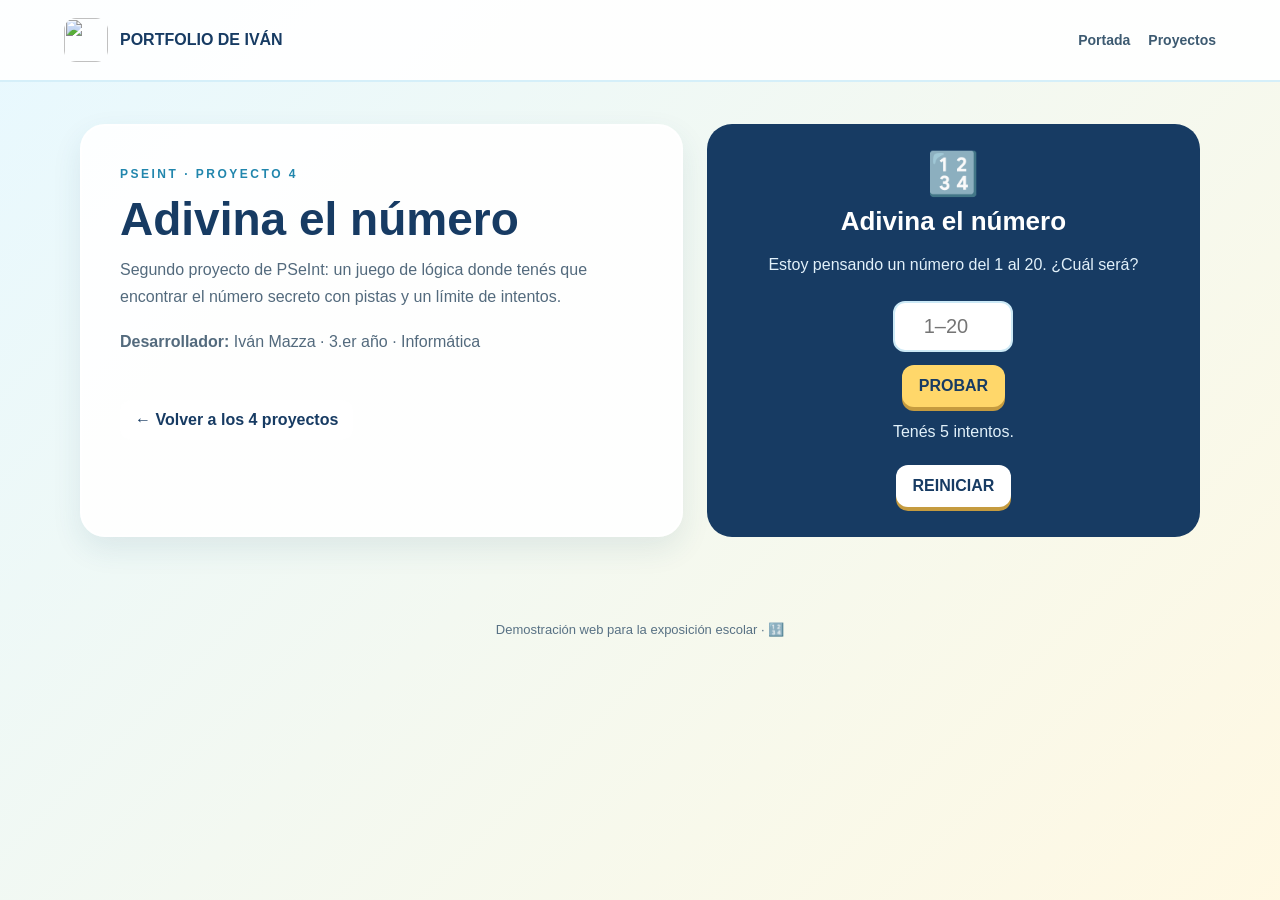
==== adivina.html @ e14edc39 "Add files via upload" ====
<!doctype html><html lang="es"><head><meta charset="utf-8"><meta name="viewport" content="width=device-width,initial-scale=1"><title>Adivina el número | Portfolio de Iván</title><link rel="stylesheet" href="estilos.css"></head><body><header class="topbar"><a class="brand" href="seleccion.html"><img src="imagenes/logo.png" alt=""><span>PORTFOLIO DE IVÁN</span></a><nav class="navlinks"><a href="index.html">Portada</a><a href="seleccion.html">Proyectos</a></nav></header><main class="wrap"><section class="detail-hero"><div class="panel"><span class="kicker">PSEINT · PROYECTO 4</span><h1>Adivina el número</h1><p>Segundo proyecto de PSeInt: un juego de lógica donde tenés que encontrar el número secreto con pistas y un límite de intentos.</p><p><strong>Desarrollador:</strong> Iván Mazza · 3.er año · Informática</p><a class="back" href="seleccion.html">← Volver a los 4 proyectos</a></div><div class="demo"><div style="font-size:42px">🔢</div><h2>Adivina el número</h2><p>Estoy pensando un número del 1 al 20. ¿Cuál será?</p><input class="number-input" id="guess" type="number" min="1" max="20" placeholder="1–20"><button class="action" id="guessBtn">PROBAR</button><p id="numMsg">Tenés 5 intentos.</p><button class="action alt" id="resetNum">REINICIAR</button></div></section></main><footer>Demostración web para la exposición escolar · 🔢</footer><script>let secret=Math.floor(Math.random()*20)+1,tries=5;const g=document.getElementById('guess'),m=document.getElementById('numMsg'),b=document.getElementById('guessBtn');b.onclick=()=>{let n=Number(g.value);if(!n||n<1||n>20){m.textContent='Ingresá un número entre 1 y 20.';return}tries--;if(n===secret){m.textContent='¡Lo encontraste! 🎉 Era '+secret+'.';b.disabled=true}else if(tries===0){m.textContent='Se terminaron los intentos. El número era '+secret+'.';b.disabled=true}else{m.textContent=(n<secret?'Más alto ⬆️':'Más bajo ⬇️')+' · Te quedan '+tries+' intentos.'}g.value=''};document.getElementById('resetNum').onclick=()=>{secret=Math.floor(Math.random()*20)+1;tries=5;b.disabled=false;m.textContent='Tenés 5 intentos.'};</script></body></html>
---- estilos.css ----
:root{--navy:#173b63;--blue:#53b8df;--sky:#eaf8ff;--yellow:#ffd76a;--coral:#ff826e;--purple:#8066d9;--green:#4bbf9b;--ink:#19334d;--paper:#fffdf8}
*{box-sizing:border-box;margin:0;padding:0}
html{scroll-behavior:smooth}
body{font-family:'Trebuchet MS',Arial,sans-serif;color:var(--ink);min-height:100vh;background:linear-gradient(135deg,rgba(230,248,255,.94),rgba(255,248,224,.92)),url('imagenes/fondo.png') center/cover fixed}
a{color:inherit}
button{font:inherit;cursor:pointer}
.portada{min-height:100vh;display:flex;align-items:center;justify-content:center;padding:28px;overflow-x:hidden}
.portada-contenido{width:min(100%,1000px);display:grid;grid-template-columns:minmax(280px,390px) 1fr;align-items:center;gap:clamp(24px,5vw,68px)}
.personaje-wrap{position:relative;width:min(100%,370px);margin:auto;filter:drop-shadow(0 18px 20px #23476b25)}
.nene{display:block;width:100%;height:auto}
.boton-ingresar{position:absolute;top:19%;left:68%;transform:translate(-50%,-50%);white-space:nowrap;background:linear-gradient(135deg,#ffce58,#ff9b53);color:#173b63;text-decoration:none;padding:11px 19px;border:3px solid white;border-radius:15px;font-size:clamp(13px,1.8vw,17px);font-weight:900;letter-spacing:1px;box-shadow:0 5px 0 #d8793c,0 8px 18px #19334d30;transition:.2s}
.boton-ingresar:hover{transform:translate(-50%,-54%) scale(1.05)}
.presentacion{background:#ffffffeb;border:3px solid white;border-radius:30px;padding:clamp(25px,4vw,44px);box-shadow:0 20px 55px #214d7120;position:relative}
.presentacion:before{content:'¡HOLA!';position:absolute;right:25px;top:-17px;background:var(--coral);color:white;font-weight:900;letter-spacing:2px;padding:8px 16px;border-radius:14px;transform:rotate(4deg)}
.kicker{color:#2186ad;text-transform:uppercase;letter-spacing:2.5px;font-size:12px;font-weight:900}
.presentacion h1{font-size:clamp(32px,5vw,52px);line-height:1.02;margin:12px 0;color:var(--navy)}
.presentacion h1 span{color:#ef765f}
.presentacion p{font-size:17px;line-height:1.65;color:#536a7d;margin:14px 0 20px}
.datos{display:flex;flex-wrap:wrap;gap:9px;margin:18px 0 24px}
.chip{padding:8px 12px;background:#e8f7ff;border-radius:99px;font-size:13px;font-weight:800;color:#225577}
.cta{display:inline-flex;align-items:center;gap:10px;background:var(--navy);color:white;text-decoration:none;padding:14px 21px;border-radius:14px;font-weight:900;box-shadow:0 5px 0 #0b2948;transition:.2s}
.cta:hover{transform:translateY(-2px)}
.topbar{display:flex;justify-content:space-between;align-items:center;gap:15px;padding:18px clamp(18px,5vw,65px);background:#ffffffed;border-bottom:2px solid #d5eff9;position:sticky;top:0;z-index:10}
.brand{display:flex;align-items:center;gap:12px;font-weight:900;color:var(--navy);text-decoration:none}
.brand img{width:44px;height:44px;object-fit:cover;border-radius:12px}
.navlinks{display:flex;gap:18px;flex-wrap:wrap}.navlinks a{text-decoration:none;font-weight:800;font-size:14px;color:#3d5a71}.navlinks a:hover{color:#ec765e}
.wrap{width:min(1120px,92%);margin:0 auto;padding:42px 0 60px}
.section-head{text-align:center;margin:10px auto 30px;max-width:700px}
.section-head .kicker{display:block;margin-bottom:10px}
.section-head h1{font-size:clamp(32px,5vw,48px);color:var(--navy);margin-bottom:10px}
.section-head p{line-height:1.6;color:#536a7d}
.project-grid{display:grid;grid-template-columns:repeat(2,minmax(0,1fr));gap:22px}
.project-card{position:relative;display:flex;flex-direction:column;min-height:285px;padding:26px;border-radius:26px;text-decoration:none;background:white;border:2px solid #fff;box-shadow:0 12px 30px #214d7119;transition:transform .22s,box-shadow .22s;overflow:hidden}
.project-card:hover{transform:translateY(-6px);box-shadow:0 18px 36px #214d7128}
.project-card:after{content:'';position:absolute;width:130px;height:130px;border-radius:50%;right:-30px;top:-30px;background:var(--accent);opacity:.16}
.card-top{display:flex;align-items:center;justify-content:space-between;gap:10px}
.project-icon{width:62px;height:62px;border-radius:18px;background:var(--accent);display:grid;place-items:center;font-size:32px;box-shadow:inset 0 -5px #0000000b}
.tag{background:#eef5f9;border-radius:99px;padding:7px 10px;font-size:11px;font-weight:900;letter-spacing:.6px}
.project-card h2{font-size:27px;color:var(--navy);margin:19px 0 9px}
.project-card p{color:#5c7182;line-height:1.55;max-width:480px}
.card-link{margin-top:auto;padding-top:20px;font-weight:900;color:var(--navy)}
.project-card.camera{--accent:#7bd2f0}.project-card.animals{--accent:#83d7b0}.project-card.quiz{--accent:#ffd36b}.project-card.number{--accent:#ff9c8b}
.dev-strip{margin-top:28px;padding:22px 25px;background:#173b63;color:white;border-radius:22px;display:flex;align-items:center;gap:18px}
.dev-avatar{width:54px;height:54px;display:grid;place-items:center;background:#ffffff20;border-radius:16px;font-size:28px;flex-shrink:0}
.dev-strip p{color:#e2f1fa;line-height:1.5}.dev-strip strong{color:white}
.back{display:inline-block;margin-top:26px;text-decoration:none;font-weight:900;color:var(--navy);padding:11px 15px;background:white;border-radius:12px}
.detail-hero{display:grid;grid-template-columns:1.1fr .9fr;gap:24px;align-items:stretch}
.panel{background:#ffffffed;border:2px solid white;border-radius:25px;padding:clamp(22px,4vw,38px);box-shadow:0 12px 30px #214d7119}
.panel h1{font-size:clamp(32px,5vw,46px);color:var(--navy);margin:10px 0}
.panel p{line-height:1.7;color:#536a7d;margin:10px 0 18px}
.demo{background:#173b63;color:white;border-radius:25px;padding:25px;min-height:280px;display:flex;flex-direction:column;align-items:center;justify-content:center;text-align:center}
.demo h2{font-size:26px;margin:8px 0}.demo p{color:#e2f1fa;line-height:1.5;margin:8px 0 16px}
.action{border:0;background:var(--yellow);color:#173b63;font-weight:900;padding:12px 17px;border-radius:12px;margin:5px;box-shadow:0 4px 0 #c59b3f}
.action.alt{background:white}.action:hover{filter:brightness(1.04);transform:translateY(-1px)}
.note{font-size:13px!important;opacity:.88}
.animal-buttons{display:grid;grid-template-columns:repeat(2,1fr);gap:10px;width:100%;margin-top:10px}
.animal-buttons button{border:2px solid #ffffff50;background:#ffffff18;color:white;border-radius:15px;padding:15px 8px;font-weight:800}
.animal-buttons button span{display:block;font-size:29px;margin-bottom:5px}
#cameraPreview{max-width:100%;width:100%;border-radius:16px;background:#0d2338;margin-top:12px;display:none}
.quiz-question{font-size:20px!important;color:white!important;font-weight:800}
.answers{display:grid;gap:9px;width:100%}.answers button{border:0;background:white;color:var(--navy);border-radius:12px;padding:12px;font-weight:800}
.answers button:hover{background:var(--yellow)}
.number-input{width:120px;padding:12px;border:2px solid #cce9f6;border-radius:12px;font-size:20px;text-align:center;margin:8px}
footer{text-align:center;padding:25px;color:#587184;font-size:13px}
@media(max-width:760px){.portada-contenido{grid-template-columns:1fr;gap:18px;max-width:530px}.personaje-wrap{width:min(68vw,260px)}.presentacion{padding:26px}.presentacion p{font-size:15px}.project-grid,.detail-hero{grid-template-columns:1fr}.project-card{min-height:250px}.topbar{align-items:flex-start}.navlinks{justify-content:flex-end;gap:10px}.navlinks a{font-size:12px}.dev-strip{align-items:flex-start}}
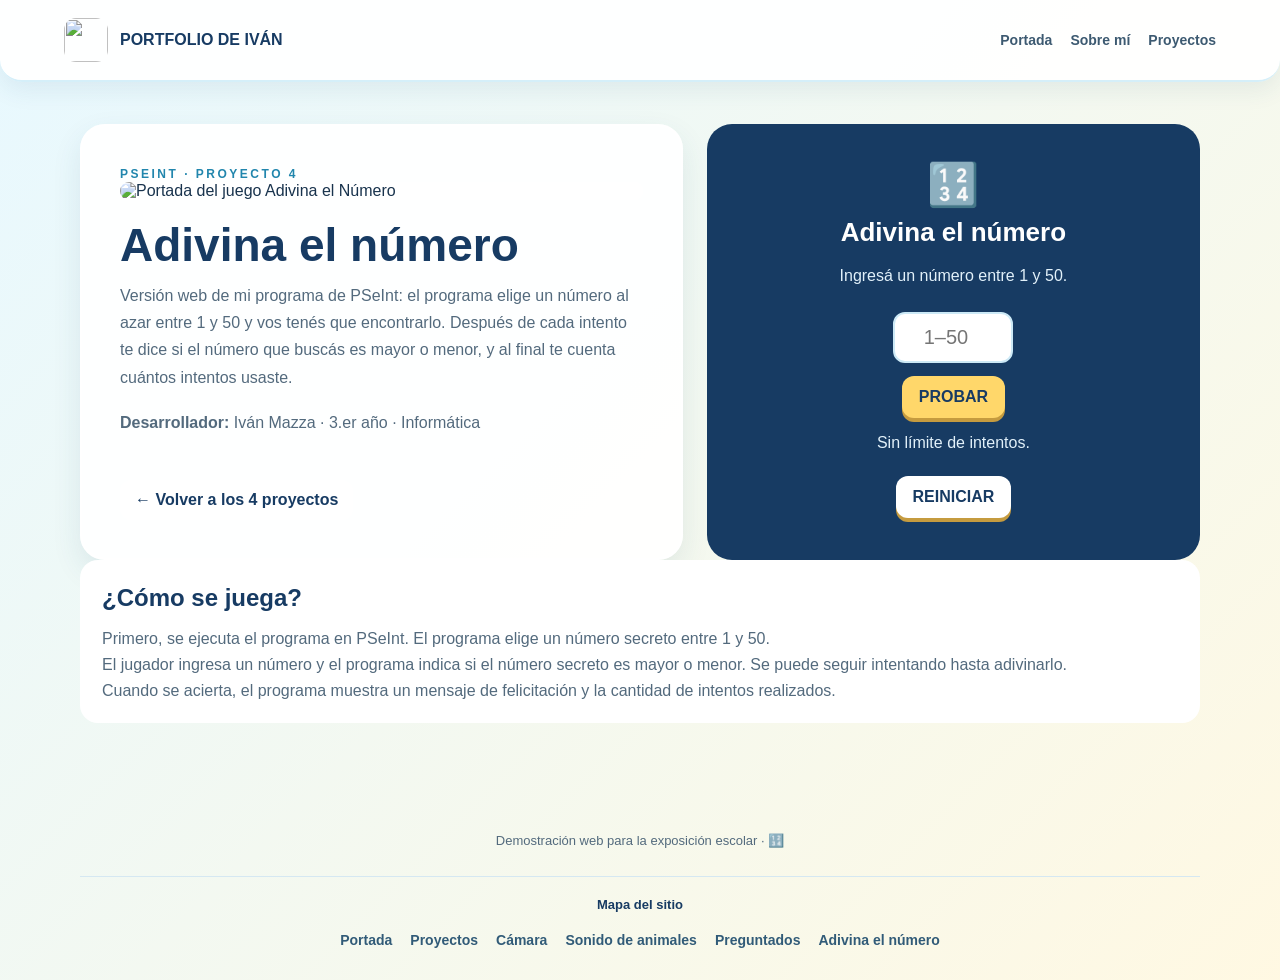
==== commit b8e2cfd3: "Add files via upload" ====
--- a/adivina.html
+++ b/adivina.html
@@ -1 +1,6 @@
-<!doctype html><html lang="es"><head><meta charset="utf-8"><meta name="viewport" content="width=device-width,initial-scale=1"><title>Adivina el número | Portfolio de Iván</title><link rel="stylesheet" href="estilos.css"></head><body><header class="topbar"><a class="brand" href="seleccion.html"><img src="imagenes/logo.png" alt=""><span>PORTFOLIO DE IVÁN</span></a><nav class="navlinks"><a href="index.html">Portada</a><a href="seleccion.html">Proyectos</a></nav></header><main class="wrap"><section class="detail-hero"><div class="panel"><span class="kicker">PSEINT · PROYECTO 4</span><h1>Adivina el número</h1><p>Segundo proyecto de PSeInt: un juego de lógica donde tenés que encontrar el número secreto con pistas y un límite de intentos.</p><p><strong>Desarrollador:</strong> Iván Mazza · 3.er año · Informática</p><a class="back" href="seleccion.html">← Volver a los 4 proyectos</a></div><div class="demo"><div style="font-size:42px">🔢</div><h2>Adivina el número</h2><p>Estoy pensando un número del 1 al 20. ¿Cuál será?</p><input class="number-input" id="guess" type="number" min="1" max="20" placeholder="1–20"><button class="action" id="guessBtn">PROBAR</button><p id="numMsg">Tenés 5 intentos.</p><button class="action alt" id="resetNum">REINICIAR</button></div></section></main><footer>Demostración web para la exposición escolar · 🔢</footer><script>let secret=Math.floor(Math.random()*20)+1,tries=5;const g=document.getElementById('guess'),m=document.getElementById('numMsg'),b=document.getElementById('guessBtn');b.onclick=()=>{let n=Number(g.value);if(!n||n<1||n>20){m.textContent='Ingresá un número entre 1 y 20.';return}tries--;if(n===secret){m.textContent='¡Lo encontraste! 🎉 Era '+secret+'.';b.disabled=true}else if(tries===0){m.textContent='Se terminaron los intentos. El número era '+secret+'.';b.disabled=true}else{m.textContent=(n<secret?'Más alto ⬆️':'Más bajo ⬇️')+' · Te quedan '+tries+' intentos.'}g.value=''};document.getElementById('resetNum').onclick=()=>{secret=Math.floor(Math.random()*20)+1;tries=5;b.disabled=false;m.textContent='Tenés 5 intentos.'};</script></body></html>+<!doctype html><html lang="es"><head><meta charset="utf-8"><meta name="viewport" content="width=device-width,initial-scale=1"><title>Adivina el número | Portfolio de Iván</title><link rel="stylesheet" href="estilos.css"></head><body><header class="topbar"><a class="brand" href="index.html"><img src="imagenes/logo.png" alt=""><span>PORTFOLIO DE IVÁN</span></a><nav class="navlinks"><a href="index.html">Portada</a><a href="seleccion.html#sobre-mi">Sobre mí</a><a href="seleccion.html#proyectos">Proyectos</a></nav></header><main class="wrap"><section class="detail-hero"><div class="panel"><span class="kicker">PSEINT · PROYECTO 4</span><img class="game-cover" src="imagenes/portada-adivina.jpg" alt="Portada del juego Adivina el Número"><h1>Adivina el número</h1><p>Versión web de mi programa de PSeInt: el programa elige un número al azar entre 1 y 50 y vos tenés que encontrarlo. Después de cada intento te dice si el número que buscás es mayor o menor, y al final te cuenta cuántos intentos usaste.</p><p><strong>Desarrollador:</strong> Iván Mazza · 3.er año · Informática</p><a class="back" href="seleccion.html">← Volver a los 4 proyectos</a></div><div class="demo"><div style="font-size:42px">🔢</div><h2>Adivina el número</h2><p>Ingresá un número entre 1 y 50.</p><input class="number-input" id="guess" type="number" min="1" max="50" placeholder="1–50"><button class="action" id="guessBtn">PROBAR</button><p id="numMsg">Sin límite de intentos.</p><button class="action alt" id="resetNum">REINICIAR</button></div></section><section class="game-instructions"><h2>¿Cómo se juega?</h2><p>Primero, se ejecuta el programa en PSeInt. El programa elige un número secreto entre 1 y 50.</p><p>El jugador ingresa un número y el programa indica si el número secreto es mayor o menor. Se puede seguir intentando hasta adivinarlo.</p><p>Cuando se acierta, el programa muestra un mensaje de felicitación y la cantidad de intentos realizados.</p></section></main><footer>Demostración web para la exposición escolar · 🔢</footer><script>let secret=Math.floor(Math.random()*50)+1,tries=0;const g=document.getElementById('guess'),m=document.getElementById('numMsg'),b=document.getElementById('guessBtn');
+function probar(){const n=Number(g.value);if(!Number.isInteger(n)||n<1||n>50){m.textContent='Ingresá un número entre 1 y 50.';return}tries++;
+if(n===secret){m.textContent='¡Felicitaciones, adivinaste el número! 🎉 Era '+secret+' y lo lograste en '+tries+' intento'+(tries>1?'s':'')+'.';b.disabled=true}
+else if(secret>n){m.textContent='El número que buscás es mayor ⬆️ (intentos: '+tries+')'}else{m.textContent='El número que buscás es menor ⬇️ (intentos: '+tries+')'}g.value='';g.focus()}
+b.onclick=probar;g.addEventListener('keydown',e=>{if(e.key==='Enter')probar()});
+document.getElementById('resetNum').onclick=()=>{secret=Math.floor(Math.random()*50)+1;tries=0;b.disabled=false;m.textContent='Sin límite de intentos.'};</script><footer class="site-map"><strong>Mapa del sitio</strong><a href="index.html">Portada</a><a href="seleccion.html">Proyectos</a><a href="camara.html">Cámara</a><a href="animales.html">Sonido de animales</a><a href="preguntados.html">Preguntados</a><a href="adivina.html">Adivina el número</a></footer></body></html>
--- a/estilos.css
+++ b/estilos.css
@@ -9,7 +9,7 @@
 .portada-contenido{width:min(100%,1000px);display:grid;grid-template-columns:minmax(280px,390px) 1fr;align-items:center;gap:clamp(24px,5vw,68px)}
 .personaje-wrap{position:relative;width:min(100%,370px);margin:auto;filter:drop-shadow(0 18px 20px #23476b25)}
 .nene{display:block;width:100%;height:auto}
-.boton-ingresar{position:absolute;top:19%;left:68%;transform:translate(-50%,-50%);white-space:nowrap;background:linear-gradient(135deg,#ffce58,#ff9b53);color:#173b63;text-decoration:none;padding:11px 19px;border:3px solid white;border-radius:15px;font-size:clamp(13px,1.8vw,17px);font-weight:900;letter-spacing:1px;box-shadow:0 5px 0 #d8793c,0 8px 18px #19334d30;transition:.2s}
+.boton-ingresar{position:absolute;top:18%;left:68%;transform:translate(-50%,-50%);white-space:nowrap;background:linear-gradient(135deg,#ffce58,#ff9b53);color:#173b63;text-decoration:none;padding:11px 19px;border:3px solid white;border-radius:15px;font-size:clamp(13px,1.8vw,17px);font-weight:900;letter-spacing:1px;box-shadow:0 5px 0 #d8793c,0 8px 18px #19334d30;transition:.2s}
 .boton-ingresar:hover{transform:translate(-50%,-54%) scale(1.05)}
 .presentacion{background:#ffffffeb;border:3px solid white;border-radius:30px;padding:clamp(25px,4vw,44px);box-shadow:0 20px 55px #214d7120;position:relative}
 .presentacion:before{content:'¡HOLA!';position:absolute;right:25px;top:-17px;background:var(--coral);color:white;font-weight:900;letter-spacing:2px;padding:8px 16px;border-radius:14px;transform:rotate(4deg)}
@@ -64,3 +64,91 @@
 .number-input{width:120px;padding:12px;border:2px solid #cce9f6;border-radius:12px;font-size:20px;text-align:center;margin:8px}
 footer{text-align:center;padding:25px;color:#587184;font-size:13px}
 @media(max-width:760px){.portada-contenido{grid-template-columns:1fr;gap:18px;max-width:530px}.personaje-wrap{width:min(68vw,260px)}.presentacion{padding:26px}.presentacion p{font-size:15px}.project-grid,.detail-hero{grid-template-columns:1fr}.project-card{min-height:250px}.topbar{align-items:flex-start}.navlinks{justify-content:flex-end;gap:10px}.navlinks a{font-size:12px}.dev-strip{align-items:flex-start}}
+.app-demo{max-width:620px;margin:0 auto 26px;background:#173b63;border-radius:25px;padding:22px;box-shadow:0 12px 30px #214d7119}
+.app-titulo{text-align:center;color:#8fd0ff;font-weight:900;font-size:19px;margin-bottom:16px}
+.animal-grid{display:grid;grid-template-columns:repeat(2,1fr);gap:12px}
+.animal-card{position:relative;border:4px solid #ffffff30;border-radius:18px;padding:0;overflow:hidden;aspect-ratio:1/1;background:#0d2338;transition:transform .15s,border-color .15s}
+.animal-card img{width:100%;height:100%;object-fit:cover;display:block}
+.animal-card span{position:absolute;left:0;right:0;bottom:0;padding:18px 8px 9px;color:white;font-weight:900;font-size:17px;background:linear-gradient(transparent,#000a)}
+.animal-card:hover{transform:scale(1.02)}
+.animal-card.sonando{border-color:var(--yellow);transform:scale(1.03);box-shadow:0 0 0 4px #ffd76a55}
+.info-card2{max-width:620px;margin:0 auto;background:#ffffffed;border-radius:22px;padding:22px 26px;box-shadow:0 12px 30px #214d7119}
+.info-card2 h2{color:var(--navy);margin-bottom:8px}.info-card2 p{line-height:1.65;color:#536a7d}
+/* ===== Rediseño: presentación del desarrollador ===== */
+body.home{background:linear-gradient(180deg,#e6f7ff 0%,#fff4de 45%,#f1ecff 100%)}
+.topbar{border-radius:0 0 22px 22px;box-shadow:0 8px 24px #214d7116}
+.about{position:relative;overflow:hidden;padding:56px clamp(18px,5vw,65px) 40px}
+.blob{position:absolute;border-radius:50%;z-index:0}
+.b1{width:420px;height:420px;right:-120px;top:-110px;background:#ff826e;opacity:.28}
+.b2{width:300px;height:300px;left:-90px;bottom:-60px;background:#53b8df;opacity:.22}
+.spark{position:absolute;color:#ffb83d;font-style:normal;z-index:1}
+.s1{left:44%;top:60px;font-size:30px}.s2{right:8%;bottom:50px;font-size:22px;color:#8066d9}.s3{left:6%;top:90px;font-size:18px;color:#ff826e}
+.about-inner{position:relative;z-index:2;max-width:1060px;margin:0 auto;display:grid;grid-template-columns:minmax(240px,360px) 1fr;gap:clamp(24px,5vw,70px);align-items:center}
+.about-avatar{position:relative;display:grid;place-items:center}
+.avatar-blob{position:absolute;inset:6% -8% 0 -8%;border-radius:46% 54% 50% 50%/55% 45% 55% 45%;background:linear-gradient(160deg,#ffd76a,#ff9b8a);opacity:.55}
+.about-pj{position:relative;width:min(100%,340px);margin:0;filter:drop-shadow(0 16px 18px #23476b30)}
+.cartel-texto{position:absolute;top:18%;left:68%;transform:translate(-50%,-50%) rotate(4deg);text-align:center;font-weight:900;font-size:clamp(15px,2.4vw,22px);line-height:1.1;color:var(--navy);letter-spacing:1px}
+.about-text h2{font-size:clamp(21px,2.6vw,27px);color:var(--navy);letter-spacing:.5px;text-transform:uppercase;margin:0 0 6px}
+.about-text h2:not(:first-child){margin-top:22px}
+.about-text p{font-size:17px;line-height:1.65;color:#3f5a70}
+.about-text strong{color:#ef765f}
+.skills-band{padding:20px clamp(18px,5vw,65px) 30px;background:linear-gradient(180deg,transparent,#ffffff66)}
+.wrap-s{max-width:1000px;margin:0 auto;display:grid;grid-template-columns:minmax(220px,1fr) 2fr;gap:28px;align-items:center}
+.big{font-size:clamp(30px,4.4vw,46px);line-height:1.05;color:var(--navy);text-align:center}
+.skills-card{background:white;border:3px solid #ffd76a;border-radius:24px;padding:22px 20px;box-shadow:0 14px 34px #214d7122}
+.skills-card h3{text-align:center;font-size:23px;color:var(--navy);margin-bottom:14px}
+.skills{display:grid;grid-template-columns:repeat(4,1fr);gap:10px;text-align:center;font-weight:800;font-size:14px;color:var(--navy)}
+.skills span{display:grid;place-items:center;width:62px;height:62px;margin:0 auto 8px;border-radius:18px;font-size:32px;background:#eaf8ff}
+.skills div:nth-child(2) span{background:#fff1c9}.skills div:nth-child(3) span{background:#e9e2ff}.skills div:nth-child(4) span{background:#ffe0d9}
+.skills small{font-weight:600;color:#6a8396;font-size:12px}
+.home .wrap{padding-top:30px}
+@media(max-width:760px){.about-inner,.wrap-s{grid-template-columns:1fr}.about-pj{width:min(60vw,250px)}.skills{grid-template-columns:repeat(2,1fr);gap:16px}.s1{left:70%}}
+/* portada: decoración */
+.portada:before,.portada:after{content:'';position:fixed;border-radius:50%;z-index:0}
+.portada:before{width:380px;height:380px;right:-120px;top:-100px;background:#ff826e;opacity:.22}
+.portada:after{width:320px;height:320px;left:-100px;bottom:-90px;background:#53b8df;opacity:.2}
+.portada-contenido{position:relative;z-index:1}
+
+/* Ajustes puntuales solicitados: cuatro animales dentro de un solo recuadro */
+.app-demo{max-width:620px;margin:0 auto 26px;background:#173b63;border:4px solid #d9ecff;border-radius:25px;padding:22px}
+.animal-grid{display:grid;grid-template-columns:repeat(2,minmax(0,1fr));grid-template-rows:repeat(2,auto);gap:14px}
+.animal-card{width:100%;aspect-ratio:1/1;min-width:0}
+.qr-panel{max-width:620px;margin:0 auto 24px;padding:22px;background:#ffffffed;border-radius:22px;text-align:center;box-shadow:0 12px 30px #214d7119}
+.qr-panel h2{color:var(--navy);margin:0 0 8px}.qr-panel p{color:#536a7d;line-height:1.5}
+.qr-img{width:min(220px,70%);height:auto;display:block;margin:12px auto;border-radius:8px}
+.game-cover{width:100%;max-height:260px;object-fit:contain;display:block;margin:0 auto 18px;border-radius:16px;background:#fff}
+.game-instructions{background:#fff;border-radius:18px;padding:18px 22px;margin:0 0 22px;color:#536a7d;line-height:1.65}
+.game-instructions h2{color:var(--navy);margin-bottom:8px}
+@media(max-width:520px){.app-demo{padding:14px}.animal-grid{gap:9px}.animal-card span{font-size:14px;padding:14px 6px 8px}}
+
+/* Mejoras solicitadas: animaciones sutiles y adaptación a pantallas */
+@keyframes aparecerSuave{from{opacity:0;transform:translateY(12px)}to{opacity:1;transform:translateY(0)}}
+@keyframes flotarSuave{0%,100%{transform:translateY(0)}50%{transform:translateY(-5px)}}
+.presentacion,.project-card,.panel,.demo,.qr-panel,.game-instructions,.app-demo{animation:aparecerSuave .65s ease both}
+.project-card:hover,.cta:hover,.action:hover{transition:transform .22s ease,box-shadow .22s ease}
+.nene{animation:aparecerSuave .8s ease both}
+.navlinks{align-items:center}
+footer{padding:24px 18px;text-align:center;color:#536a7d;line-height:1.8}
+.site-map{max-width:1120px;margin:0 auto;padding:16px 22px 22px;border-top:1px solid #d5e8f2;text-align:center}
+.site-map strong{display:block;color:var(--navy);margin-bottom:8px}
+.site-map a{display:inline-block;margin:4px 9px;color:#315b78;text-decoration:none;font-weight:800;font-size:14px}
+.site-map a:hover{text-decoration:underline}
+@media(max-width:760px){
+ .portada{padding:18px}
+ .portada-contenido{grid-template-columns:1fr;gap:22px;width:min(100%,520px)}
+ .personaje-wrap{width:min(78vw,290px)}
+ .presentacion{padding:24px 20px}
+ .project-grid,.detail-hero{grid-template-columns:1fr}
+ .topbar{align-items:flex-start;flex-direction:column;padding:14px 18px}
+ .navlinks{width:100%;gap:8px 15px}
+ .navlinks a{font-size:13px}
+ .wrap{padding-top:26px}
+}
+@media(max-width:420px){
+ .presentacion h1{font-size:30px}
+ .project-card{min-height:240px;padding:21px}
+ .animal-grid{grid-template-columns:repeat(2,minmax(0,1fr))}
+}
+@media(prefers-reduced-motion:reduce){
+ *,*::before,*::after{scroll-behavior:auto!important;animation-duration:.01ms!important;animation-iteration-count:1!important;transition-duration:.01ms!important}
+}
